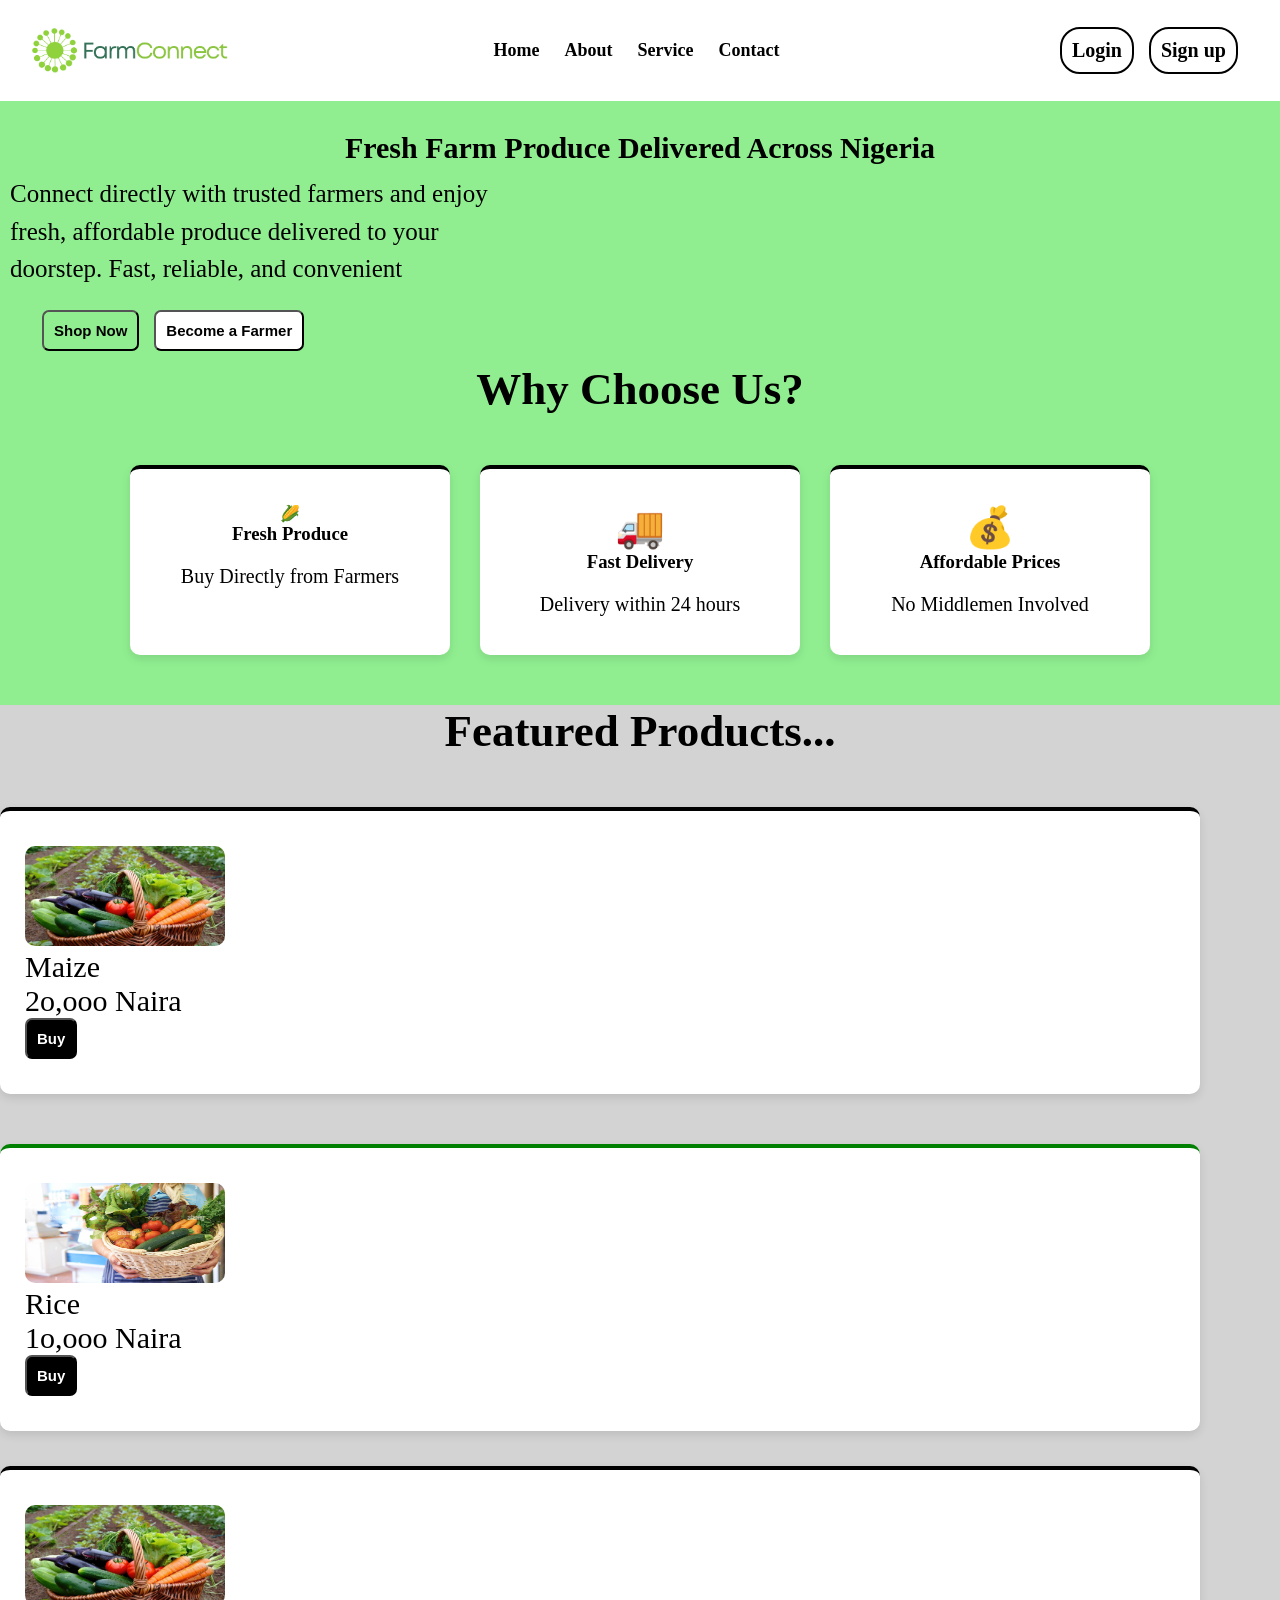
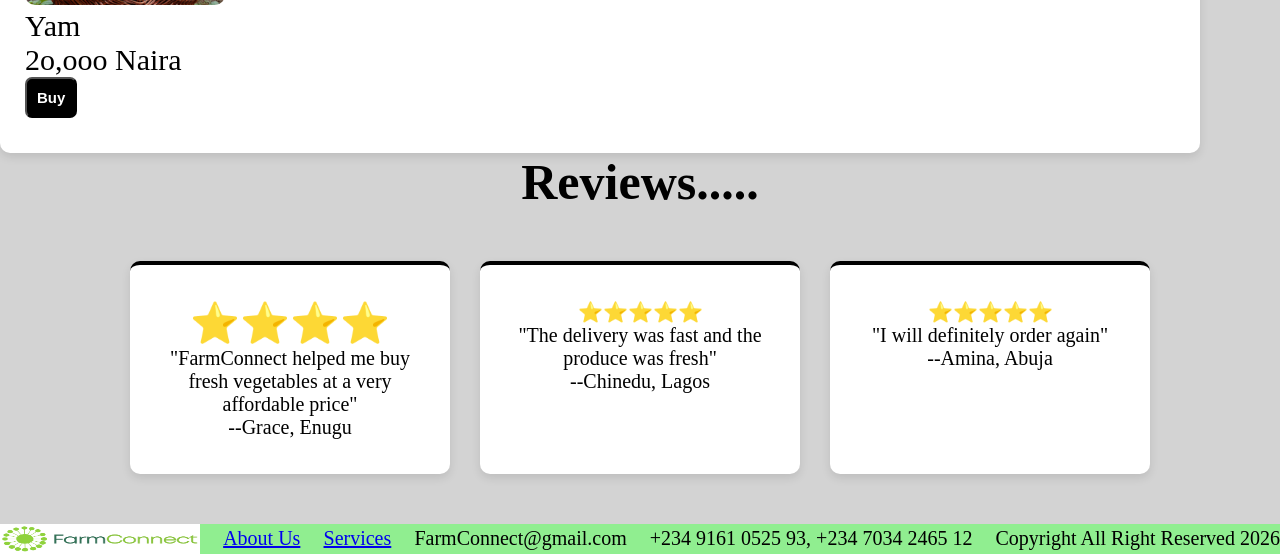
==== index.html @ d954b880 "Farm Connect Website" ====
<!DOCTYPE html>
<html lang="en">
<head>
    <meta charset="UTF-8">
    <meta name="viewport" content="width=device-width, initial-scale=1.0">
    <title>Practice With Me</title>
    <link rel="stylesheet" href="style.css">
</head>
<body>
    <header>
        <nav>
            <div class="logo">
                <img src="Image1.png" class="Image1" width="200px">
            </div>
            <ul class="navlinks">
                <li><a href="index.html">Home</a></li>
                <li><a href="about.html">About</a></li>
                <li><a href="services.html">Service</a></li>
                <li><a href="contact.html">Contact</a></li>
            </ul>
            <div class="button">
                <a href="login.html">Login</a>
                <a href="signup.html">Sign up</a>
            </div>
        </nav>
    </header>

    <section class="section2">

    <h2 class="heading2">Fresh Farm Produce Delivered Across Nigeria</h2>
    <p class="paragraph1">Connect directly with trusted farmers and enjoy fresh, affordable produce delivered to your doorstep. Fast, reliable, and convenient </p>

    </section>

    <section class="button">
        <button class="btn1">Shop Now</button>
        <button class="btn2">Become a Farmer</button>
    </section>

    <p class="paragraph2">Why Choose Us?</p>


<section class="section1">

    <div class="card">
        <div class="icon1">🌽</div>
        <h3>Fresh Produce</h3>
        <p>Buy Directly from Farmers</p>
    </div>

    <div class="card">
        <div class="icon2">🚚</div>
        <h3>Fast Delivery</h3>
        <p>Delivery within 24 hours </p>
    </div>

    <div class="card">
        <div class="icon3">💰</div>
        <h3>Affordable Prices</h3>
        <p>No Middlemen Involved</p>
    </div>

</section>

<section class="section5">
    <p class="paragraph3">Featured Products...</p>

<section class="section3">
     <div class="card1">
        <div><img src="Image2.jpg" height="100px" width="200px" class="image1"></div>
        <P>Maize</P>
        <p>2o,ooo Naira</p>
        <button class="btn3">Buy</button>
     </div>
</section>

<section class="section4">
    <div class="card2">
        <div><img src="Image3.jpg" height="100px" width="200px" class="image1"></div>
        <P>Rice</P>
        <p>1o,ooo Naira</p>
        <button class="btn4">Buy</button>
</section>        

<section>
    <section class="section6">
    <div class="card3">
        <div><img src="Image2.jpg" height="100px" width="200px" class="image1"></div>
        <P>Yam</P>
        <p>2o,ooo Naira</p>
        <button class="btn5">Buy</button>
</section>

</section>
       

 <h2>Reviews.....</h2>
<section class="section8">
    
    <div class="card4">
        <div class="icon4">⭐⭐⭐⭐</div>
        <p>"FarmConnect helped me buy fresh vegetables at a very affordable price"</p>
        <p>--Grace, Enugu</p>

    </div>

     <div class="card4">
        <div class="icon5">⭐⭐⭐⭐⭐</div>
         <p>"The delivery was fast and the produce was fresh"</p>
         <p>--Chinedu, Lagos</p>
     </div>

     <div class="card4">
        <div class="icon6">⭐⭐⭐⭐⭐</div>
        <p>"I will definitely order again"</p>
        <p>--Amina, Abuja</p>

     </div>
        
</section>

<footer>
    <img src="Image1.png" class="footerimage">
    <a href="#">About Us</a> <a href="#">Services</a>
    <p>FarmConnect@gmail.com</p>
    <p>+234 9161 0525 93, +234 7034 2465 12</p>
    <p>Copyright All Right Reserved 2026</p>

</footer>


</body>
</html>
---- style.css ----
body{
    background-color: lightgreen;
}

*{
    margin: 0;
    padding: 0;
    box-sizing: border-box;
}

nav{
    display: flex;
    justify-content: space-between;
    align-items: center;
    background-color: white;
    padding: 15px 30px;
}

nav ul{
    display: flex;
    list-style: none;
    margin: 0;
    padding: 0  ;
}   

nav ul li{
    margin-left: 25px;
}

nav ul li a{
    color: black;
    text-decoration: none;
    font-size: 18px;
    font-weight: bold;
}

.logo{
    display: flex;
}

.button{
    display: flex;
    gap: 15px;
}

.button a{
    text-decoration: none;
    color: black;
    border: 2px solid black;
    border-radius:20px;
    padding: 10px;
    font-weight: bold;
}

.section1{
    display: flex;
    justify-content: center;
    gap: 30px;
    flex-wrap:wrap;
    margin: 50px auto;
}

.section2{
    margin-top: 30px;
}

.section3{
    display: flex;
    justify-content: left;
    gap: 30px;
    flex-wrap:wrap;
    margin: 50px auto;

}
.section5{
    background-color:lightgray;
}

.section8{
    display: flex;
    justify-content: center;
    gap: 30px;
    flex-wrap:wrap;
    margin: 50px auto;
}

.section9{
    display: flex;
    justify-content: center;
    gap: 30px;
    flex-wrap:wrap;
    margin: 50px auto;
}

.section11{
    display: flex;
    justify-content: center;
    gap: 50px;
    flex-wrap:wrap;
    margin: 50px auto;
}

.section12{
    background-color: lightblue;

}

.section13 h1{
    text-align: center;
}

.section14{
    display: flex;
    justify-content: center;
    gap:20px;

}

.section15{
    background-color: black;
    color: white;
}

.section15 h2{
    text-align: left;
    font-size: 35px;
}

.section15 button{
    border-radius: 20px;
    background-color: rgba(109, 223, 109, 0.575);
    padding: 15px;
    color: black;
    font-size: 20px;
    cursor: pointer;
    font-weight: bold;
}

.Employee{
    text-align: center;
    align-items: center;
    justify-content: center;
    display: flex;
    margin-top: -40px;
}

.card{
    width: 320px;
    background: white;
    padding: 35px 25px;
    text-align: center;
    border-radius: 10px;
    box-shadow: 0 4px 10px rgba(0,0,0,0.1);
    transition: 0.3s;
    border-top: 4px solid black;

}

.card1{
    width: 1200px;
    background: white;
    padding: 35px 25px;
    text-align: left;
    border-radius: 10px;
    box-shadow: 0 4px 10px rgba(0,0,0,0.1);
    transition: 0.3s;
    border-top: 4px solid black;
}

.card2{
    width: 1200px;
    background: white;
    padding: 35px 25px;
    text-align: left;
    border-radius: 10px;
    box-shadow: 0 4px 10px rgba(0,0,0,0.1);
    transition: 0.3s;
    border-top: 4px solid green;
}

.card3{
    width: 1200px;
    background: white;
    padding: 35px 25px;
    text-align: left;
    border-radius: 10px;
    box-shadow: 0 4px 10px rgba(0,0,0,0.1);
    transition: 0.3s;
    border-top: 4px solid black;
    margin-top: 35px;
}

.card4{
    width: 320px;
    background: white;
    padding: 35px 25px;
    text-align: center;
    border-radius: 10px;
    box-shadow: 0 4px 10px rgba(0,0,0,0.1);
    transition: 0.3s;
    border-top: 4px solid black;
    cursor: pointer;
}

.card5{
    justify-content: center;
    width: 400px;
    height: 500px;
    background-color: white;
    padding: 35px 25px;
    text-align: center;
    border-radius: 10px;
    box-shadow: 0 4px 10px white;
    transition: 0.3s;
    border-top: 2px solid white;
}

.card6{
    justify-content: center;
    align-items: center;
    text-align: center;
    width: 400px;
    height: 300px;
    background-color: white;
    padding: 35px 25px;
    text-align: center;
    border-radius: 10px;
    box-shadow: 0 4px 10px white;
    transition: 0.3s;
    border-top: 2px solid white;
    margin-left: 480px;
    margin-top: 50px;
}

.card7{
    width: 320px;
    background: white;
    padding: 35px 25px;
    text-align: center;
    border-radius: 10px;
    box-shadow: 0 4px 10px rgba(0,0,0,0.1);
    transition: 0.3s;
    border-top: 4px solid black;
    cursor: pointer;
}

.card8{
    width: 320px;
    background: white;
    padding: 35px 25px;
    text-align: center;
    border-radius: 10px;
    box-shadow: 0 4px 10px rgba(0,0,0,0.1);
    transition: 0.3s;
    border-top: 4px solid black;
    cursor: pointer;
}

.card9{
    width: 320px;
    background: white;
    padding: 35px 25px;
    text-align: center;
    border-radius: 10px;
    box-shadow: 0 4px 10px rgba(0,0,0,0.1);
    transition: 0.3s;
    border-top: 4px solid green;
    cursor: pointer;
}

.card10{
    display: flex;  
    width: 150px;
    background: white;
    padding: 10px 1opx;
    text-align: center;
    border-radius: 10px;
    box-shadow: 0 4px 10px rgba(0,0,0,0.1);
    transition: 0.3s;
    border-top: 3px solid black;
}

.card5:hover{
    transform: translateY(-8px);
}
.card:hover{
    transform: translateY(-8px);
}

.card1:hover{
    transform: translateY(-8px);
}

.card2:hover{
    transform: translateY(-8px);
}

.card3:hover{
    transform: translateY(-8px);
}

.card4:hover{
    transform: translateY(-8px);
}

.card6:hover{
    transform: translateY(-8px);
}

.card7:hover{
    transform: translateY(-8px);
}

.card8:hover{
    transform: translateY(-8px);
}

.card h3{
    margin-bottom: 15px;
}

.card1 p{
    font-size: 30px;
}

.card2 p{
    font-size: 30px;
}

.card3 p{
    font-size: 30px;
}

.card p{
    color: black;
    line-height: 1.6;
}
p{
    font-size: 20px;
}

a{
    font-size: 20px;
}

h2{
    font-size: 50px;
    text-align: center;
}
.heading2{
    font-size: 30px;
    font-weight: bold;
    color: black;
}

.paragraph1{
    max-width: 500px;
    font-size: 25px;
    padding: 10px;
    line-height: 1.5;
}

.paragraph2{
    font-size: 45px;
    text-align: center;
    font-weight: bold;
    font-family: Georgia;
}

.paragraph3{
    font-size: 45px;
    text-align: center;
    font-weight: bold;
    font-family: Georgia;
    color: black;
}

.button{
    display: flex;
    padding: 12px;
    margin-left: 30px;
}

.btn1{
    padding: 10px;
    border-radius: 7px;
    color: black;
    background-color: lightgreen;
    font-size: 15px;
    font-weight: bold;
    cursor: pointer;

}

.btn2{
    padding: 10px;
    border-radius: 7px;
    color: black;
    background-color: white;
    font-size: 15px;
    font-weight: bold;
    cursor: pointer;
}

.btn3{
    padding: 10px;
    border-radius: 7px;
    color: white;
    background-color: black;
    font-size: 15px;
    font-weight: bold;
    cursor: pointer;
}

.btn4{
    padding: 10px;
    border-radius: 7px;
    color: white;
    background-color: black;
    font-size: 15px;
    font-weight: bold;
    cursor: pointer;
}

.btn5{
    padding: 10px;
    border-radius: 7px;
    color: white;
    background-color: black;
    font-size: 15px;
    font-weight: bold;
    cursor: pointer;
}

.btn6{
    padding: 10px;
    border-radius: 7px;
    color: white;
    background-color: black;
    font-size: 15px;
    font-weight: bold;
    cursor: pointer;
    margin-top: 20px;
}

.btn7{
    padding: 10px;
    border-radius: 7px;
    color: black;
    background-color: white;
    font-size: 15px;
    font-weight: bold;
    cursor: pointer;
    margin-top: 20px;
}

.btn8{
    padding: 10px;
    border-radius: 7px;
    color: black;
    background-color: white;
    font-size: 15px;
    font-weight: bold;
    cursor: pointer;
    margin-top: 20px;
}

.btn9{
    padding: 10px;
    border-radius: 7px;
    color: black;
    background-color: white;
    font-size: 15px;
    font-weight: bold;
    cursor: pointer;
    margin-top: 20px;
}

.card9 img{
    border-radius: 200px;
}

.btn6:hover{
    color: black;
    background-color: chartreuse;
}

.btn7:hover{
    color: black;
    background-color: chartreuse;
}    

.btn8:hover{
    color: black;
    background-color: chartreuse;
}

.btn9{
    color: aquamarine;
    background-color: black;
}
.image1{
    border-radius: 10px;
}


.icon2{
    font-size: 40px;
}

.icon3{
    font-size: 40px;
}

.icon4{
    font-size: 40px;
}

.icon5{
     font-size: 20px;
}

.icon6{
     font-size: 20px;
}

.icon7{
    font-size: 40px;
}

.icon8{
    font-size: 40px;
}

.footerimage{
    height:30px;
    width: 200px;
}

footer{
    background-color:lightgreen;
    display: flex;
    justify-content: space-between;
    flex-direction: row;
    text-align: center;
    align-items: center;
}


.signup{
    background: linear-gradient(rgba(0,0,0,0.2)),url(Image2.jpg);
    background-repeat: no-repeat;
    background-size: cover;
}

.login{
    background-color: aquamarine;
}

.signup nav{
    background-color: black;
}

.signup nav ul li a {
    color: white;
}

.signup h1{
    text-align: center;
    font-size: 50px;
    font-family: 'Franklin Gothic Medium';
    color: white;
}

.about h1{
    text-align: center;
}


.about p{
    font-size: 20px;
}

.login p{
    text-align: center;
    font-size: 45px;
    margin-top: 20px;
}

.form{
    align-items: center;
    justify-content: center;
    font-weight: bold;
    font-size: 30px;
    margin-left: 550px;
}

.form label{
    margin-left: 75px;
} 


input{
    display: flex;
    flex-direction: row;
    height: 40px;
    width: 300px;
    margin-left:20px;
    border-radius: 20px;
}

.signup footer{
    margin-top: 90px;
    background-color: black;
}

.signup p{
    color: white;
    font-size: 30px;
}

.about h1{
    font-size: 70PX;
}
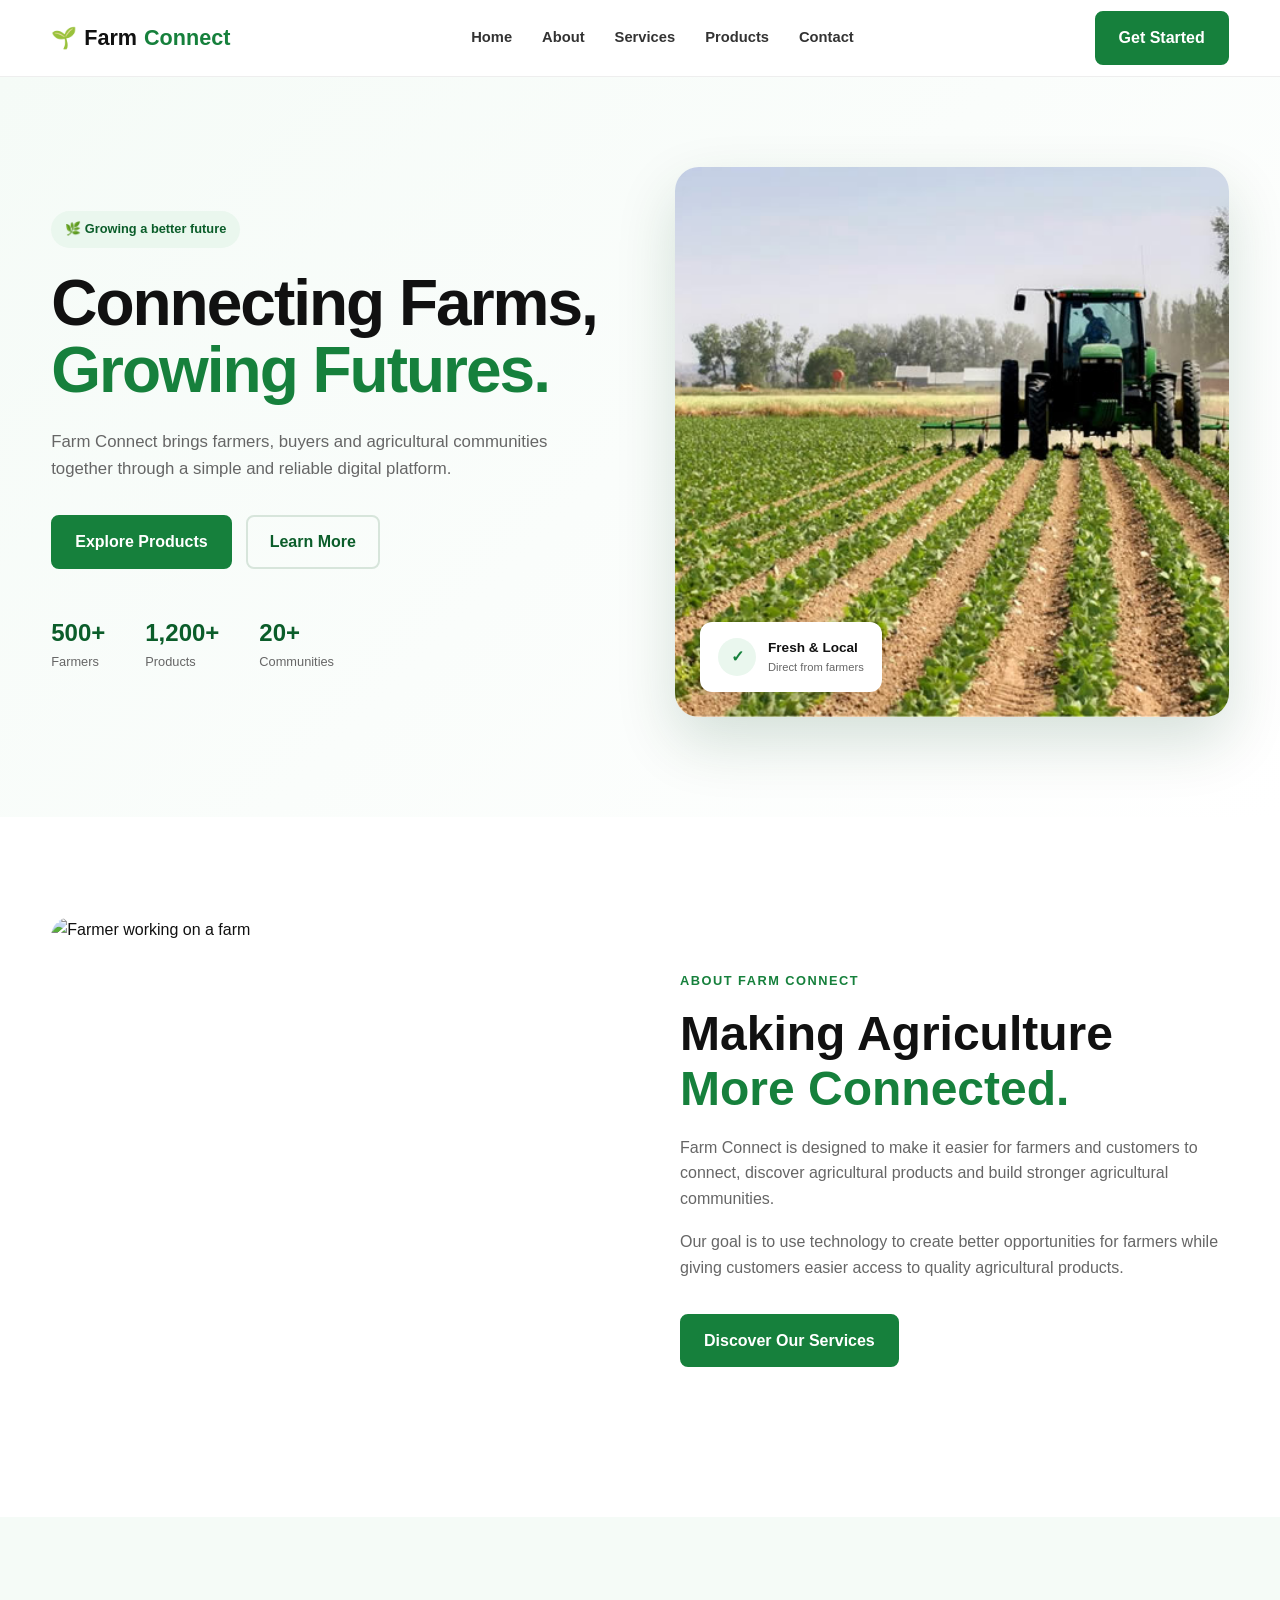
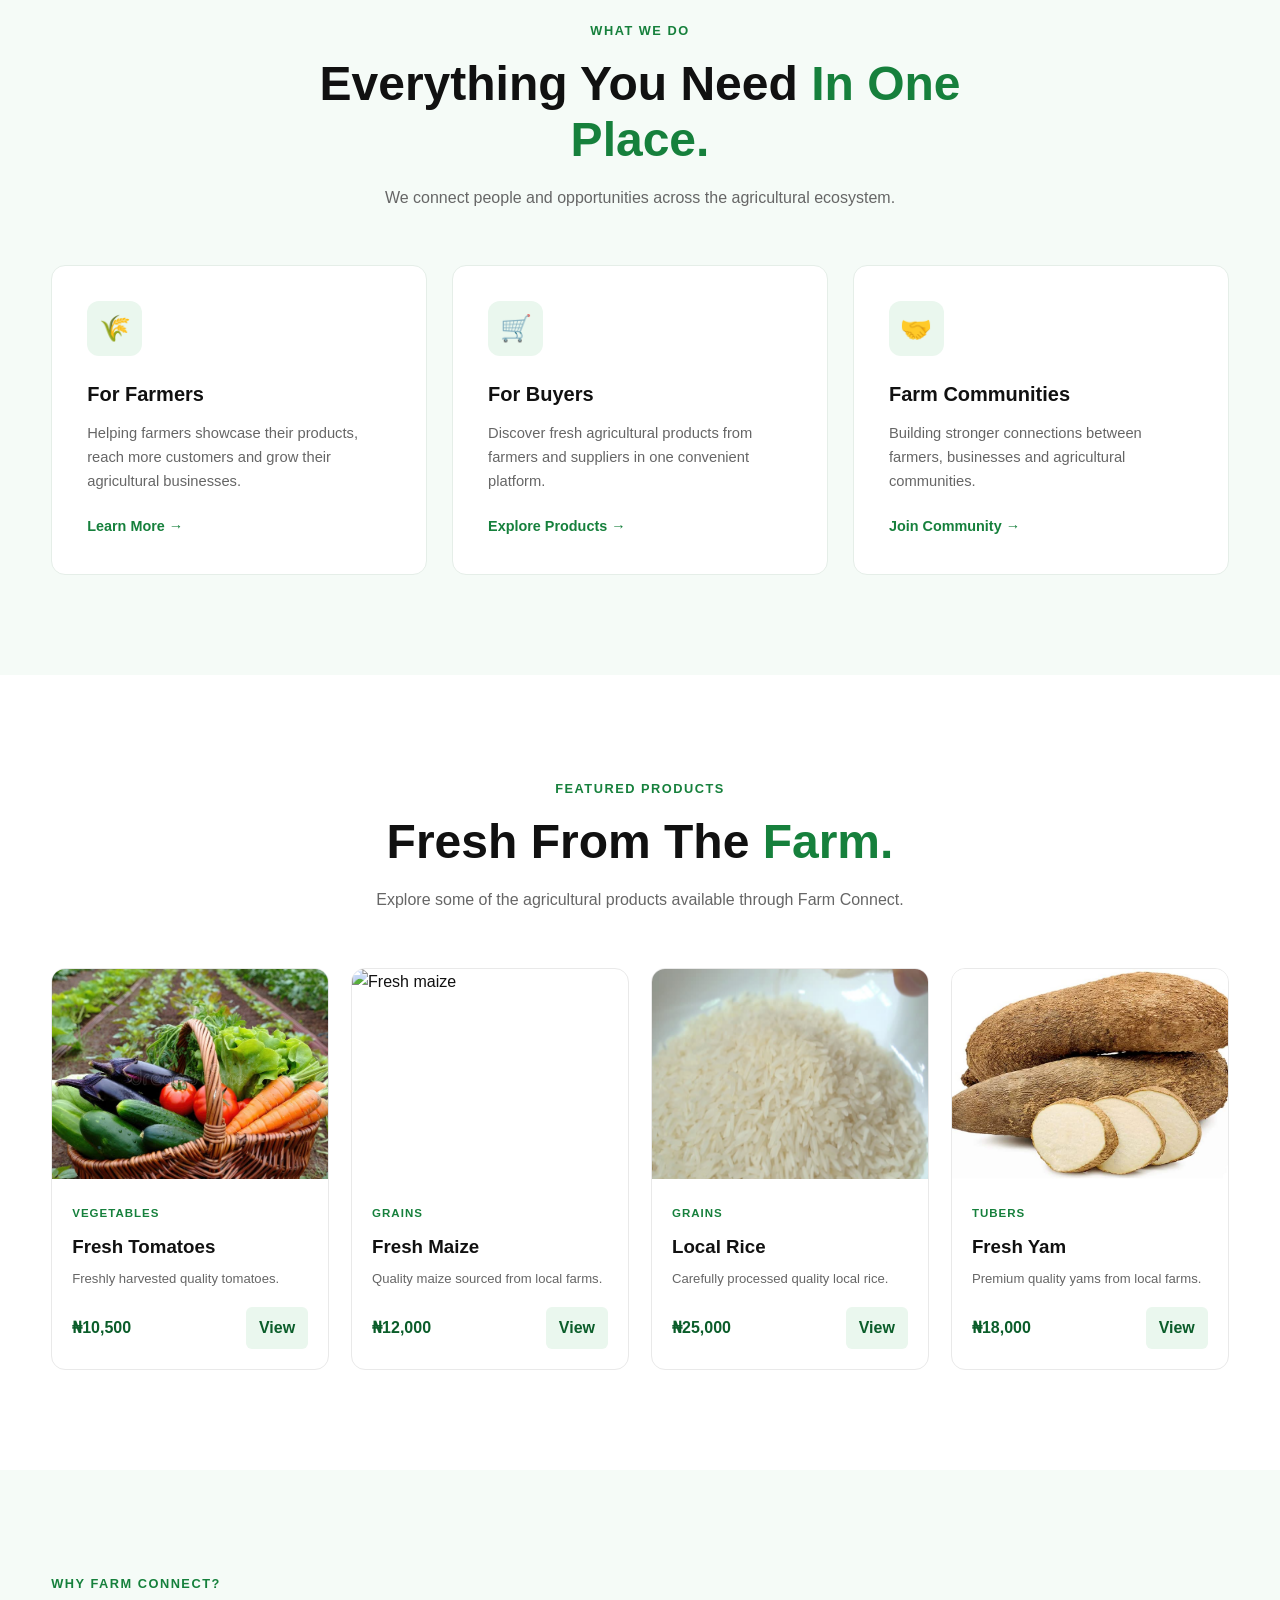
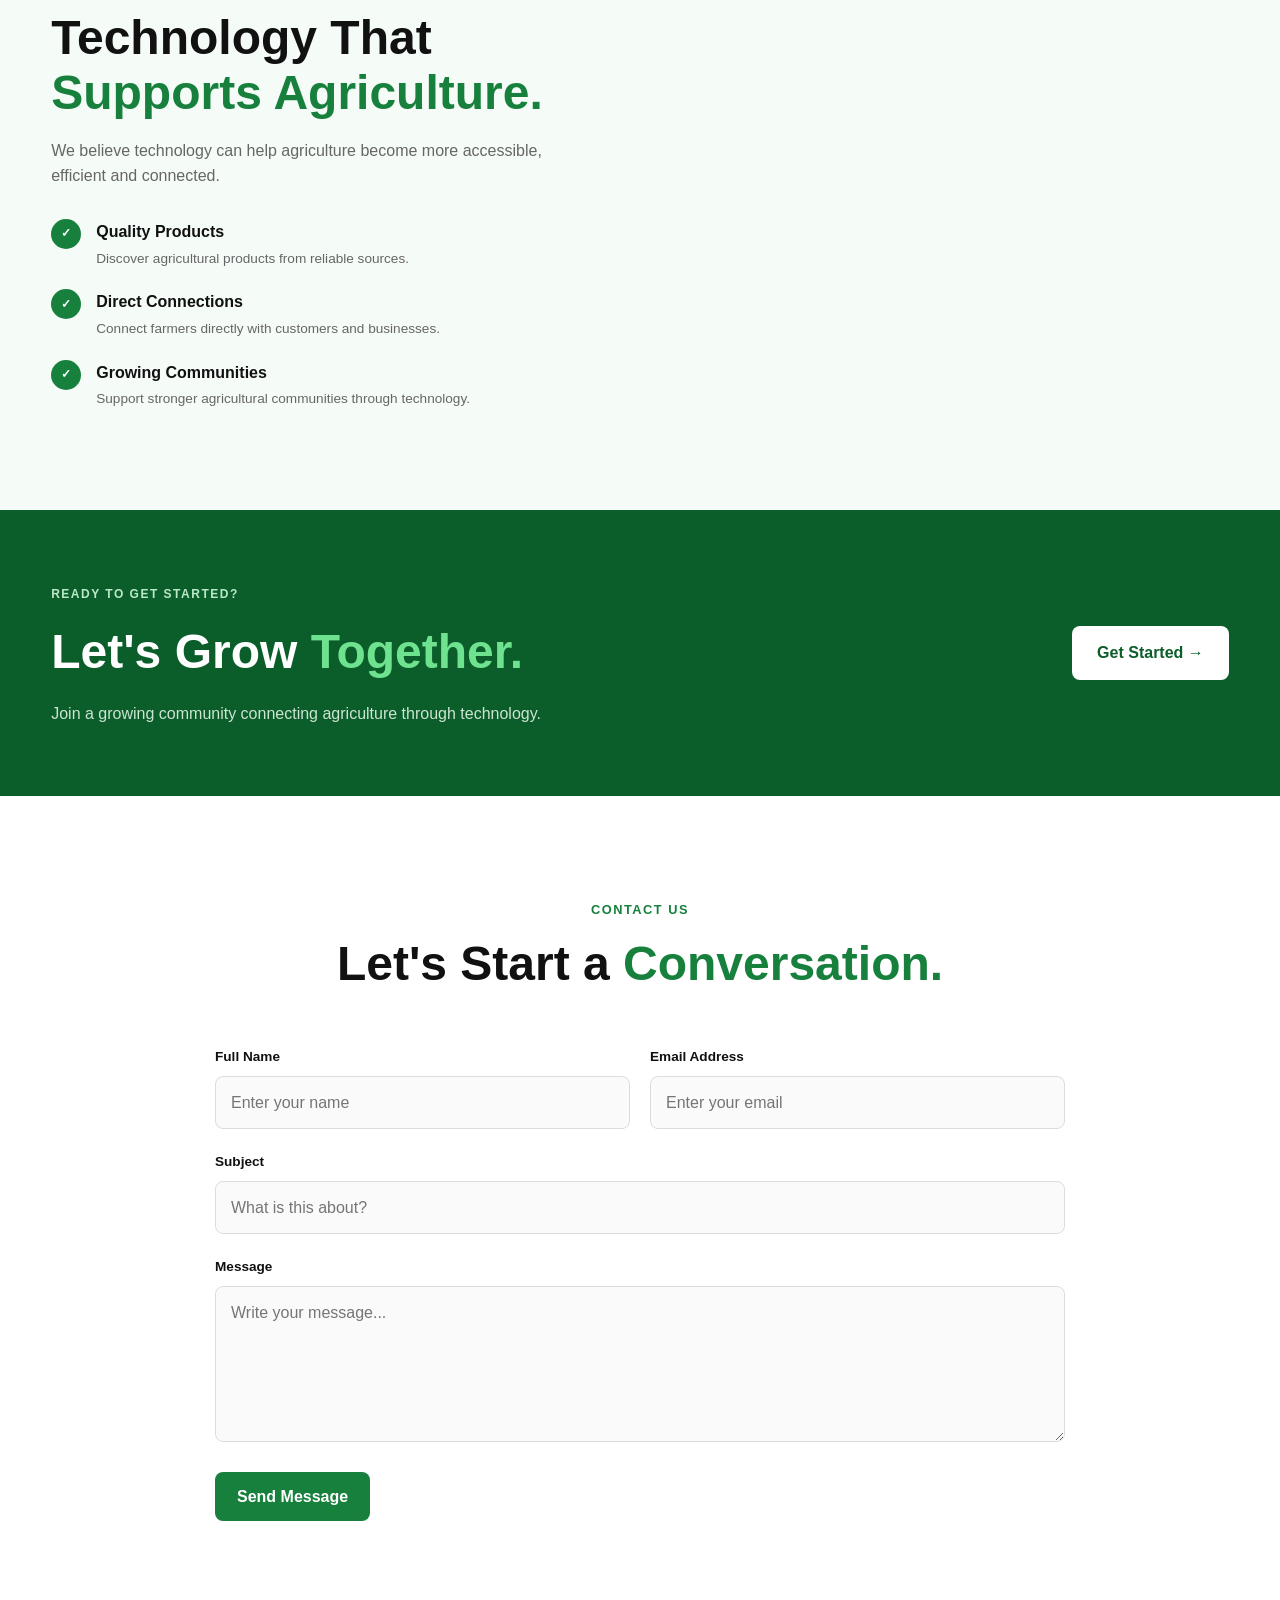
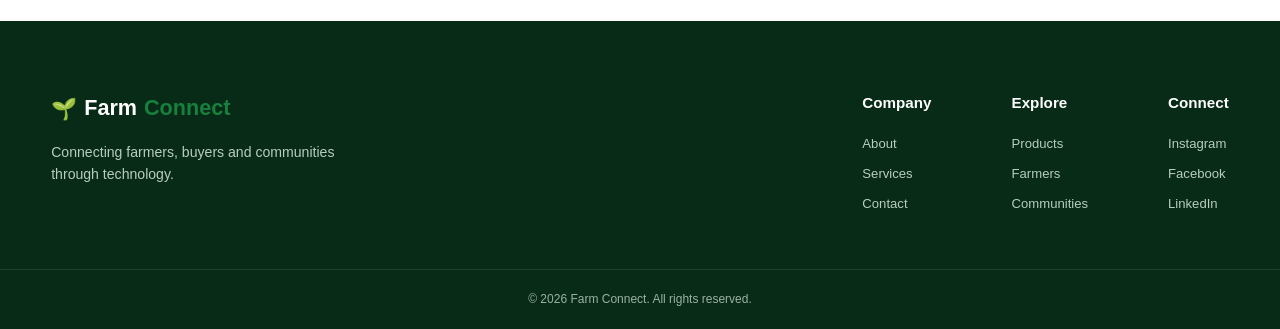
==== commit c5e94613: "updated Farm Connect Website" ====
--- a/index.html
+++ b/index.html
@@ -2,132 +2,714 @@
 <html lang="en">
 <head>
     <meta charset="UTF-8">
+
     <meta name="viewport" content="width=device-width, initial-scale=1.0">
-    <title>Practice With Me</title>
+
+    <meta name="description" content="Farm Connect - Connecting farmers, buyers and agricultural communities.">
+
+    <title>Farm Connect | Connecting Agriculture</title>
     <link rel="stylesheet" href="style.css">
 </head>
+
 <body>
-    <header>
-        <nav>
-            <div class="logo">
-                <img src="Image1.png" class="Image1" width="200px">
-            </div>
-            <ul class="navlinks">
-                <li><a href="index.html">Home</a></li>
-                <li><a href="about.html">About</a></li>
-                <li><a href="services.html">Service</a></li>
-                <li><a href="contact.html">Contact</a></li>
-            </ul>
-            <div class="button">
-                <a href="login.html">Login</a>
-                <a href="signup.html">Sign up</a>
-            </div>
-        </nav>
+
+    <!-- ================= NAVBAR ================= -->
+
+    <header class="navbar">
+        <div class="container nav-container">
+
+            <a href="#" class="logo">
+                <span class="logo-icon">🌱</span>
+                Farm<span>Connect</span>
+            </a>
+
+            <nav class="nav-links">
+                <a href="#home">Home</a>
+                <a href="#about">About</a>
+                <a href="#services">Services</a>
+                <a href="#products">Products</a>
+                <a href="#contact">Contact</a>
+            </nav>
+
+            <a href="#contact" class="nav-button">
+                Get Started
+            </a>
+
+            <button class="menu-button" id="menuButton">
+                ☰
+            </button>
+
+        </div>
     </header>
 
-    <section class="section2">
-
-    <h2 class="heading2">Fresh Farm Produce Delivered Across Nigeria</h2>
-    <p class="paragraph1">Connect directly with trusted farmers and enjoy fresh, affordable produce delivered to your doorstep. Fast, reliable, and convenient </p>
-
-    </section>
-
-    <section class="button">
-        <button class="btn1">Shop Now</button>
-        <button class="btn2">Become a Farmer</button>
-    </section>
-
-    <p class="paragraph2">Why Choose Us?</p>
-
-
-<section class="section1">
-
-    <div class="card">
-        <div class="icon1">🌽</div>
-        <h3>Fresh Produce</h3>
-        <p>Buy Directly from Farmers</p>
-    </div>
-
-    <div class="card">
-        <div class="icon2">🚚</div>
-        <h3>Fast Delivery</h3>
-        <p>Delivery within 24 hours </p>
-    </div>
-
-    <div class="card">
-        <div class="icon3">💰</div>
-        <h3>Affordable Prices</h3>
-        <p>No Middlemen Involved</p>
-    </div>
-
-</section>
-
-<section class="section5">
-    <p class="paragraph3">Featured Products...</p>
-
-<section class="section3">
-     <div class="card1">
-        <div><img src="Image2.jpg" height="100px" width="200px" class="image1"></div>
-        <P>Maize</P>
-        <p>2o,ooo Naira</p>
-        <button class="btn3">Buy</button>
-     </div>
-</section>
-
-<section class="section4">
-    <div class="card2">
-        <div><img src="Image3.jpg" height="100px" width="200px" class="image1"></div>
-        <P>Rice</P>
-        <p>1o,ooo Naira</p>
-        <button class="btn4">Buy</button>
-</section>        
-
-<section>
-    <section class="section6">
-    <div class="card3">
-        <div><img src="Image2.jpg" height="100px" width="200px" class="image1"></div>
-        <P>Yam</P>
-        <p>2o,ooo Naira</p>
-        <button class="btn5">Buy</button>
-</section>
-
-</section>
-       
-
- <h2>Reviews.....</h2>
-<section class="section8">
-    
-    <div class="card4">
-        <div class="icon4">⭐⭐⭐⭐</div>
-        <p>"FarmConnect helped me buy fresh vegetables at a very affordable price"</p>
-        <p>--Grace, Enugu</p>
-
-    </div>
-
-     <div class="card4">
-        <div class="icon5">⭐⭐⭐⭐⭐</div>
-         <p>"The delivery was fast and the produce was fresh"</p>
-         <p>--Chinedu, Lagos</p>
-     </div>
-
-     <div class="card4">
-        <div class="icon6">⭐⭐⭐⭐⭐</div>
-        <p>"I will definitely order again"</p>
-        <p>--Amina, Abuja</p>
-
-     </div>
-        
-</section>
-
-<footer>
-    <img src="Image1.png" class="footerimage">
-    <a href="#">About Us</a> <a href="#">Services</a>
-    <p>FarmConnect@gmail.com</p>
-    <p>+234 9161 0525 93, +234 7034 2465 12</p>
-    <p>Copyright All Right Reserved 2026</p>
-
-</footer>
-
+
+    <!-- ================= HERO ================= -->
+
+    <main>
+
+        <section class="hero" id="home">
+
+            <div class="container hero-container">
+
+                <div class="hero-content">
+
+                    <span class="hero-tag">
+                        🌿 Growing a better future
+                    </span>
+
+                    <h1>
+                        Connecting Farms,
+                        <span>Growing Futures.</span>
+                    </h1>
+
+                    <p>
+                        Farm Connect brings farmers, buyers and agricultural
+                        communities together through a simple and reliable
+                        digital platform.
+                    </p>
+
+                    <div class="hero-buttons">
+
+                        <a href="#products" class="primary-button">
+                            Explore Products
+                        </a>
+
+                        <a href="#about" class="secondary-button">
+                            Learn More
+                        </a>
+
+                    </div>
+
+                    <div class="hero-stats">
+
+                        <div>
+                            <strong>500+</strong>
+                            <span>Farmers</span>
+                        </div>
+
+                        <div>
+                            <strong>1,200+</strong>
+                            <span>Products</span>
+                        </div>
+
+                        <div>
+                            <strong>20+</strong>
+                            <span>Communities</span>
+                        </div>
+
+                    </div>
+
+                </div>
+
+
+                <div class="hero-image">
+
+                    <div class="image-card">
+
+                        <img src="Image3.jpg" alt="Green agricultural farm">
+
+                        <div class="floating-card">
+
+                            <span class="check-icon">✓</span>
+
+                            <div>
+                                <strong>Fresh & Local</strong>
+                                <small>Direct from farmers</small>
+                            </div>
+
+                        </div>
+
+                    </div>
+
+                </div>
+
+            </div>
+
+        </section>
+
+
+        <!-- ================= ABOUT ================= -->
+
+        <section class="about section" id="about">
+
+            <div class="container about-container">
+
+                <div class="about-image">
+
+                    <img
+                        src="Image4.jpg" alt="Farmer working on a farm">
+                </div>
+
+                <div class="about-content">
+
+                    <span class="section-tag">
+                        ABOUT FARM CONNECT
+                    </span>
+
+                    <h2>
+                        Making Agriculture
+                        <span>More Connected.</span>
+                    </h2>
+
+                    <p>
+                        Farm Connect is designed to make it easier for
+                        farmers and customers to connect, discover
+                        agricultural products and build stronger
+                        agricultural communities.
+                    </p>
+
+                    <p>
+                        Our goal is to use technology to create better
+                        opportunities for farmers while giving customers
+                        easier access to quality agricultural products.
+                    </p>
+
+                    <a href="#services" class="primary-button">
+                        Discover Our Services
+                    </a>
+
+                </div>
+
+            </div>
+
+        </section>
+
+
+        <!-- ================= SERVICES ================= -->
+
+        <section class="services section" id="services">
+
+            <div class="container">
+
+                <div class="section-heading">
+
+                    <span class="section-tag">
+                        WHAT WE DO
+                    </span>
+
+                    <h2>
+                        Everything You Need
+                        <span>In One Place.</span>
+                    </h2>
+
+                    <p>
+                        We connect people and opportunities across
+                        the agricultural ecosystem.
+                    </p>
+
+                </div>
+
+
+                <div class="service-grid">
+
+                    <article class="service-card">
+
+                        <div class="service-icon">
+                            🌾
+                        </div>
+
+                        <h3>For Farmers</h3>
+
+                        <p>
+                            Helping farmers showcase their products,
+                            reach more customers and grow their
+                            agricultural businesses.
+                        </p>
+
+                        <a href="#">Learn More →</a>
+
+                    </article>
+
+
+                    <article class="service-card">
+
+                        <div class="service-icon">
+                            🛒
+                        </div>
+
+                        <h3>For Buyers</h3>
+
+                        <p>
+                            Discover fresh agricultural products
+                            from farmers and suppliers in one
+                            convenient platform.
+                        </p>
+
+                        <a href="#">Explore Products →</a>
+
+                    </article>
+
+
+                    <article class="service-card">
+
+                        <div class="service-icon">
+                            🤝
+                        </div>
+
+                        <h3>Farm Communities</h3>
+
+                        <p>
+                            Building stronger connections between
+                            farmers, businesses and agricultural
+                            communities.
+                        </p>
+
+                        <a href="#">Join Community →</a>
+
+                    </article>
+
+                </div>
+
+            </div>
+
+        </section>
+
+
+        <!-- ================= PRODUCTS ================= -->
+
+        <section class="products section" id="products">
+
+            <div class="container">
+
+                <div class="section-heading">
+
+                    <span class="section-tag">
+                        FEATURED PRODUCTS
+                    </span>
+
+                    <h2>
+                        Fresh From The
+                        <span>Farm.</span>
+                    </h2>
+
+                    <p>
+                        Explore some of the agricultural products
+                        available through Farm Connect.
+                    </p>
+
+                </div>
+
+
+                <div class="product-grid">
+
+                    <article class="product-card">
+
+                        <img
+                            src="Image1.jpg"
+                            alt="Fresh tomatoes">
+
+                        <div class="product-content">
+
+                            <span class="product-category">
+                                Vegetables
+                            </span>
+
+                            <h3>Fresh Tomatoes</h3>
+
+                            <p>
+                                Freshly harvested quality tomatoes.
+                            </p>
+
+                            <div class="product-bottom">
+
+                                <strong>₦10,500</strong>
+
+                                <button>
+                                    View
+                                </button>
+
+                            </div>
+
+                        </div>
+
+                    </article>
+
+
+                    <article class="product-card">
+
+                        <img
+                            src="Image5.jpg"
+                            alt="Fresh maize">
+
+                        <div class="product-content">
+
+                            <span class="product-category">
+                                Grains
+                            </span>
+
+                            <h3>Fresh Maize</h3>
+
+                            <p>
+                                Quality maize sourced from local farms.
+                            </p>
+
+                            <div class="product-bottom">
+
+                                <strong>₦12,000</strong>
+
+                                <button>
+                                    View
+                                </button>
+
+                            </div>
+
+                        </div>
+
+                    </article>
+
+
+                    <article class="product-card">
+
+                        <img
+                            src="image6.png"
+                            alt="Fresh rice">
+
+                        <div class="product-content">
+
+                            <span class="product-category">
+                                Grains
+                            </span>
+
+                            <h3>Local Rice</h3>
+
+                            <p>
+                                Carefully processed quality local rice.
+                            </p>
+
+                            <div class="product-bottom">
+
+                                <strong>₦25,000</strong>
+
+                                <button>
+                                    View
+                                </button>
+
+                            </div>
+
+                        </div>
+
+                    </article>
+
+
+                    <article class="product-card">
+
+                        <img
+                            src="Image2.jpg"
+                            alt="Fresh yam">
+
+                        <div class="product-content">
+
+                            <span class="product-category">
+                                Tubers
+                            </span>
+
+                            <h3>Fresh Yam</h3>
+
+                            <p>
+                                Premium quality yams from local farms.
+                            </p>
+
+                            <div class="product-bottom">
+
+                                <strong>₦18,000</strong>
+
+                                <button>
+                                    View
+                                </button>
+
+                            </div>
+
+                        </div>
+
+                    </article>
+
+                </div>
+
+            </div>
+
+        </section>
+
+
+        <!-- ================= WHY US ================= -->
+
+        <section class="why-us section">
+
+            <div class="container why-container">
+
+                <div class="why-content">
+
+                    <span class="section-tag">
+                        WHY FARM CONNECT?
+                    </span>
+
+                    <h2>
+                        Technology That
+                        <span>Supports Agriculture.</span>
+                    </h2>
+
+                    <p>
+                        We believe technology can help agriculture
+                        become more accessible, efficient and
+                        connected.
+                    </p>
+
+
+                    <div class="feature-list">
+
+                        <div class="feature-item">
+
+                            <span>✓</span>
+
+                            <div>
+                                <h3>Quality Products</h3>
+                                <p>
+                                    Discover agricultural products
+                                    from reliable sources.
+                                </p>
+                            </div>
+
+                        </div>
+
+
+                        <div class="feature-item">
+
+                            <span>✓</span>
+
+                            <div>
+                                <h3>Direct Connections</h3>
+                                <p>
+                                    Connect farmers directly with
+                                    customers and businesses.
+                                </p>
+                            </div>
+
+                        </div>
+
+
+                        <div class="feature-item">
+
+                            <span>✓</span>
+
+                            <div>
+                                <h3>Growing Communities</h3>
+                                <p>
+                                    Support stronger agricultural
+                                    communities through technology.
+                                </p>
+                            </div>
+
+                        </div>
+
+                    </div>
+
+                </div>
+
+
+
+            </div>
+
+        </section>
+
+
+        <!-- ================= CTA ================= -->
+
+        <section class="cta">
+
+            <div class="container cta-container">
+
+                <div>
+
+                    <span class="cta-tag">
+                        READY TO GET STARTED?
+                    </span>
+
+                    <h2>
+                        Let's Grow
+                        <span>Together.</span>
+                    </h2>
+
+                    <p>
+                        Join a growing community connecting
+                        agriculture through technology.
+                    </p>
+
+                </div>
+
+                <a href="#contact" class="cta-button">
+                    Get Started →
+                </a>
+
+            </div>
+
+        </section>
+
+
+        <!-- ================= CONTACT ================= -->
+
+        <section class="contact section" id="contact">
+
+            <div class="container">
+
+                <div class="section-heading">
+
+                    <span class="section-tag">
+                        CONTACT US
+                    </span>
+
+                    <h2>
+                        Let's Start a
+                        <span>Conversation.</span>
+                    </h2>
+
+                </div>
+
+
+                <form class="contact-form" id="contactForm">
+
+                    <div class="form-row">
+
+                        <div class="form-group">
+
+                            <label for="name">
+                                Full Name
+                            </label>
+
+                            <input
+                                type="text"
+                                id="name"
+                                placeholder="Enter your name"
+                                required>
+
+                        </div>
+
+
+                        <div class="form-group">
+
+                            <label for="email">
+                                Email Address
+                            </label>
+
+                            <input
+                                type="email"
+                                id="email"
+                                placeholder="Enter your email"
+                                required>
+
+                        </div>
+
+                    </div>
+
+
+                    <div class="form-group">
+
+                        <label for="subject">
+                            Subject
+                        </label>
+
+                        <input
+                            type="text"
+                            id="subject"
+                            placeholder="What is this about?"
+                            required>
+
+                    </div>
+
+
+                    <div class="form-group">
+
+                        <label for="message">
+                            Message
+                        </label>
+
+                        <textarea
+                            id="message"
+                            rows="5"
+                            placeholder="Write your message..."
+                            required></textarea>
+
+                    </div>
+
+
+                    <button type="submit" class="primary-button">
+                        Send Message
+                    </button>
+
+                </form>
+
+            </div>
+
+        </section>
+
+    </main>
+
+
+    <!-- ================= FOOTER ================= -->
+
+    <footer class="footer">
+
+        <div class="container footer-container">
+
+            <div class="footer-brand">
+
+                <a href="#" class="logo">
+                    <span class="logo-icon">🌱</span>
+                    Farm<span>Connect</span>
+                </a>
+
+                <p>
+                    Connecting farmers, buyers and communities
+                    through technology.
+                </p>
+
+            </div>
+
+
+            <div class="footer-links">
+
+                <div>
+                    <h3>Company</h3>
+
+                    <a href="#about">About</a>
+                    <a href="#services">Services</a>
+                    <a href="#contact">Contact</a>
+                </div>
+
+
+                <div>
+                    <h3>Explore</h3>
+
+                    <a href="#products">Products</a>
+                    <a href="#">Farmers</a>
+                    <a href="#">Communities</a>
+                </div>
+
+
+                <div>
+                    <h3>Connect</h3>
+
+                    <a href="#">Instagram</a>
+                    <a href="#">Facebook</a>
+                    <a href="#">LinkedIn</a>
+                </div>
+
+            </div>
+
+        </div>
+
+
+        <div class="footer-bottom">
+
+            <p>
+                © 2026 Farm Connect. All rights reserved.
+            </p>
+
+        </div>
+
+    </footer>
+
+
+    <!-- JavaScript -->
+    <script src="script.js"></script>
 
 </body>
 </html>
--- a/style.css
+++ b/style.css
@@ -1,625 +1,981 @@
-body{
-    background-color: lightgreen;
-}
-
-*{
+/* =====================================================
+   FARM CONNECT
+   MAIN STYLESHEET
+===================================================== */
+
+/* ================= ROOT VARIABLES ================= */
+
+:root {
+    --primary-green: #16803c;
+    --dark-green: #0b5d2a;
+    --light-green: #eaf7ee;
+    --lighter-green: #f5fbf7;
+
+    --white: #ffffff;
+    --black: #111111;
+    --dark-gray: #333333;
+    --gray: #666666;
+    --light-gray: #eeeeee;
+
+    --border-radius: 14px;
+    --small-radius: 8px;
+
+    --container-width: 1180px;
+}
+
+
+/* ================= RESET ================= */
+
+* {
     margin: 0;
     padding: 0;
     box-sizing: border-box;
 }
 
-nav{
-    display: flex;
+html {
+    scroll-behavior: smooth;
+}
+
+body {
+    font-family: "Inter", sans-serif;
+    color: var(--black);
+    background: var(--white);
+    line-height: 1.6;
+}
+
+img {
+    width: 100%;
+    display: block;
+}
+
+a {
+    text-decoration: none;
+    color: inherit;
+}
+
+button,input,textarea {
+    font: inherit;
+}
+
+button {
+    cursor: pointer;
+}
+
+
+/* ================= GENERAL ================= */
+
+.container {
+    width: min(92%, var(--container-width));
+    margin: 0 auto;
+}
+
+.section {
+    padding: 100px 0;
+}
+
+.section-tag {
+    display: inline-block;
+    color: var(--primary-green);
+    font-size: 0.8rem;
+    font-weight: 800;
+    letter-spacing: 1.5px;
+    margin-bottom: 15px;
+}
+
+.section-heading {
+    max-width: 700px;
+    margin: 0 auto 55px;
+    text-align: center;
+}
+
+.section-heading h2,
+.about-content h2,
+.why-content h2 {
+    font-size: clamp(2rem, 4vw, 3rem);
+    line-height: 1.15;
+    margin-bottom: 18px;
+}
+
+.section-heading h2 span,
+.about-content h2 span,
+.why-content h2 span,
+.hero-content h1 span,
+.cta h2 span {
+    color: var(--primary-green);
+}
+
+.section-heading p {
+    color: var(--gray);
+    max-width: 600px;
+    margin: 0 auto;
+}
+
+
+/* ================= NAVBAR ================= */
+
+.navbar {
+    position: sticky;
+    top: 0;
+    z-index: 1000;
+    background: rgba(255, 255, 255, 0.96);
+    border-bottom: 1px solid #eeeeee;
+    backdrop-filter: blur(10px);
+}
+
+.nav-container {
+    min-height: 76px;
+    display: flex;
+    align-items: center;
     justify-content: space-between;
-    align-items: center;
-    background-color: white;
-    padding: 15px 30px;
-}
-
-nav ul{
-    display: flex;
-    list-style: none;
-    margin: 0;
-    padding: 0  ;
-}   
-
-nav ul li{
-    margin-left: 25px;
-}
-
-nav ul li a{
-    color: black;
-    text-decoration: none;
-    font-size: 18px;
-    font-weight: bold;
-}
-
-.logo{
-    display: flex;
-}
-
-.button{
+    gap: 30px;
+}
+
+.logo {
+    font-size: 1.35rem;
+    font-weight: 800;
+    display: flex;
+    align-items: center;
+    gap: 7px;
+}
+
+.logo span:last-child {
+    color: var(--primary-green);
+}
+
+.logo-icon {
+    font-size: 1.3rem;
+}
+
+.nav-links {
+    display: flex;
+    align-items: center;
+    gap: 30px;
+}
+
+.nav-links a {
+    color: var(--dark-gray);
+    font-size: 0.92rem;
+    font-weight: 600;
+    transition: 0.3s ease;
+}
+
+.nav-links a:hover {
+    color: var(--primary-green);
+}
+
+.nav-button,
+.primary-button {
+    display: inline-flex;
+    align-items: center;
+    justify-content: center;
+    background: var(--primary-green);
+    color: var(--white);
+    padding: 12px 22px;
+    border-radius: 8px;
+    font-weight: 700;
+    border: 2px solid var(--primary-green);
+    transition: 0.3s ease;
+}
+
+.nav-button:hover,
+.primary-button:hover {
+    background: var(--dark-green);
+    border-color: var(--dark-green);
+    transform: translateY(-2px);
+}
+
+.menu-button {
+    display: none;
+    border: none;
+    background: transparent;
+    font-size: 1.7rem;
+    color: var(--dark-green);
+}
+
+
+/* ================= HERO ================= */
+
+.hero {
+    background: linear-gradient( 135deg,var(--lighter-green),var(--white) );
+    padding: 90px 0 100px;
+    overflow: hidden;
+}
+
+.hero-container {
+    display: grid;
+    grid-template-columns: 1fr 1fr;
+    align-items: center;
+    gap: 70px;
+}
+
+.hero-content {
+    max-width: 600px;
+}
+
+.hero-tag {
+    display: inline-block;
+    background: var(--light-green);
+    color: var(--dark-green);
+    padding: 8px 14px;
+    border-radius: 50px;
+    font-size: 0.8rem;
+    font-weight: 700;
+    margin-bottom: 22px;
+}
+
+.hero-content h1 {
+    font-size: clamp(2.7rem, 5vw, 4.5rem);
+    line-height: 1.05;
+    margin-bottom: 25px;
+    letter-spacing: -2px;
+}
+
+.hero-content p {
+    color: var(--gray);
+    max-width: 560px;
+    font-size: 1.05rem;
+    margin-bottom: 32px;
+}
+
+.hero-buttons {
+    display: flex;
+    flex-wrap: wrap;
+    gap: 14px;
+}
+
+.secondary-button {
+    display: inline-flex;
+    align-items: center;
+    justify-content: center;
+    padding: 12px 22px;
+    border: 2px solid #d7e5db;
+    border-radius: 8px;
+    color: var(--dark-green);
+    font-weight: 700;
+    transition: 0.3s ease;
+}
+
+.secondary-button:hover {
+    background: var(--light-green);
+    border-color: var(--primary-green);
+}
+
+.hero-stats {
+    display: flex;
+    gap: 40px;
+    margin-top: 45px;
+}
+
+.hero-stats div {
+    display: flex;
+    flex-direction: column;
+}
+
+.hero-stats strong {
+    font-size: 1.5rem;
+    color: var(--dark-green);
+}
+
+.hero-stats span {
+    color: var(--gray);
+    font-size: 0.8rem;
+}
+
+
+/* ================= HERO IMAGE ================= */
+
+.hero-image {
+    position: relative;
+}
+
+.image-card {
+    position: relative;
+    border-radius: 24px;
+    overflow: hidden;
+    box-shadow: 0 25px 60px rgba(0, 70, 30, 0.16);
+}
+
+.image-card img {
+    height: 550px;
+    object-fit: cover;
+}
+
+.floating-card {
+    position: absolute;
+    bottom: 25px;
+    left: 25px;
+
+    background: var(--white);
+    padding: 15px 18px;
+    border-radius: 12px;
+
+    display: flex;
+    align-items: center;
+    gap: 12px;
+
+    box-shadow: 0 12px 35px rgba(0, 0, 0, 0.15);
+}
+
+.check-icon {
+    width: 38px;
+    height: 38px;
+    border-radius: 50%;
+    background: var(--light-green);
+    color: var(--primary-green);
+
+    display: grid;
+    place-items: center;
+
+    font-weight: 800;
+}
+
+.floating-card div {
+    display: flex;
+    flex-direction: column;
+}
+
+.floating-card strong {
+    font-size: 0.85rem;
+}
+
+.floating-card small {
+    color: var(--gray);
+    font-size: 0.7rem;
+}
+
+
+/* ================= ABOUT ================= */
+
+.about {
+    background: var(--white);
+}
+
+.about-container {
+    display: grid;
+    grid-template-columns: 1fr 1fr;
+    gap: 80px;
+    align-items: center;
+}
+
+.about-image {
+    overflow: hidden;
+    border-radius: 20px;
+}
+
+.about-image img {
+    height: 500px;
+    object-fit: cover;
+    transition: transform 0.5s ease;
+}
+
+.about-image:hover img {
+    transform: scale(1.04);
+}
+
+.about-content p {
+    color: var(--gray);
+    margin-bottom: 18px;
+}
+
+.about-content .primary-button {
+    margin-top: 15px;
+}
+
+
+/* ================= SERVICES ================= */
+
+.services {
+    background: var(--lighter-green);
+}
+
+.service-grid {
+    display: grid;
+    grid-template-columns: repeat(3, 1fr);
+    gap: 25px;
+}
+
+.service-card {
+    background: var(--white);
+    padding: 35px;
+    border-radius: var(--border-radius);
+    border: 1px solid #e5eee8;
+    transition: 0.3s ease;
+}
+
+.service-card:hover {
+    transform: translateY(-8px);
+    box-shadow: 0 18px 40px rgba(0, 80, 35, 0.1);
+    border-color: #cde4d4;
+}
+
+.service-icon {
+    width: 55px;
+    height: 55px;
+    display: grid;
+    place-items: center;
+    background: var(--light-green);
+    border-radius: 12px;
+    font-size: 1.6rem;
+    margin-bottom: 22px;
+}
+
+.service-card h3 {
+    margin-bottom: 12px;
+    font-size: 1.25rem;
+}
+
+.service-card p {
+    color: var(--gray);
+    margin-bottom: 20px;
+    font-size: 0.92rem;
+}
+
+.service-card a {
+    color: var(--primary-green);
+    font-weight: 700;
+    font-size: 0.9rem;
+}
+
+
+/* ================= PRODUCTS ================= */
+
+.products {
+    background: var(--white);
+}
+
+.product-grid {
+    display: grid;
+    grid-template-columns: repeat(4, 1fr);
+    gap: 22px;
+}
+
+.product-card {
+    overflow: hidden;
+    background: var(--white);
+    border: 1px solid #e9e9e9;
+    border-radius: var(--border-radius);
+    transition: 0.3s ease;
+}
+
+.product-card:hover {
+    transform: translateY(-6px);
+    box-shadow: 0 15px 35px rgba(0, 0, 0, 0.09);
+}
+
+.product-card > img {
+    height: 210px;
+    object-fit: cover;
+}
+
+.product-content {
+    padding: 20px;
+}
+
+.product-category {
+    color: var(--primary-green);
+    font-size: 0.72rem;
+    font-weight: 800;
+    text-transform: uppercase;
+    letter-spacing: 1px;
+}
+
+.product-content h3 {
+    margin: 7px 0;
+}
+
+.product-content p {
+    color: var(--gray);
+    font-size: 0.82rem;
+    margin-bottom: 18px;
+}
+
+.product-bottom {
+    display: flex;
+    justify-content: space-between;
+    align-items: center;
+}
+
+.product-bottom strong {
+    color: var(--dark-green);
+}
+
+.product-bottom button {
+    border: none;
+    background: var(--light-green);
+    color: var(--dark-green);
+    padding: 8px 13px;
+    border-radius: 6px;
+    font-weight: 700;
+    transition: 0.3s ease;
+}
+
+.product-bottom button:hover {
+    background: var(--primary-green);
+    color: var(--white);
+}
+
+
+/* ================= WHY US ================= */
+
+.why-us {
+    background: var(--lighter-green);
+}
+
+.why-container {
+    display: grid;
+    grid-template-columns: 1fr 1fr;
+    gap: 80px;
+    align-items: center;
+}
+
+.why-content > p {
+    color: var(--gray);
+    margin-bottom: 30px;
+}
+
+.feature-list {
+    display: flex;
+    flex-direction: column;
+    gap: 20px;
+}
+
+.feature-item {
     display: flex;
     gap: 15px;
-}
-
-.button a{
-    text-decoration: none;
-    color: black;
-    border: 2px solid black;
-    border-radius:20px;
-    padding: 10px;
-    font-weight: bold;
-}
-
-.section1{
-    display: flex;
-    justify-content: center;
+    align-items: flex-start;
+}
+
+.feature-item > span {
+    flex-shrink: 0;
+    width: 30px;
+    height: 30px;
+    border-radius: 50%;
+    background: var(--primary-green);
+    color: var(--white);
+
+    display: grid;
+    place-items: center;
+
+    font-size: 0.75rem;
+    font-weight: 800;
+}
+
+.feature-item h3 {
+    margin-bottom: 3px;
+    font-size: 1rem;
+}
+
+.feature-item p {
+    color: var(--gray);
+    font-size: 0.85rem;
+}
+
+/* ================= CTA ================= */
+
+.cta {
+    background: var(--dark-green);
+    color: var(--white);
+    padding: 70px 0;
+}
+
+.cta-container {
+    display: flex;
+    justify-content: space-between;
+    align-items: center;
     gap: 30px;
-    flex-wrap:wrap;
-    margin: 50px auto;
-}
-
-.section2{
-    margin-top: 30px;
-}
-
-.section3{
-    display: flex;
-    justify-content: left;
-    gap: 30px;
-    flex-wrap:wrap;
-    margin: 50px auto;
-
-}
-.section5{
-    background-color:lightgray;
-}
-
-.section8{
-    display: flex;
-    justify-content: center;
-    gap: 30px;
-    flex-wrap:wrap;
-    margin: 50px auto;
-}
-
-.section9{
-    display: flex;
-    justify-content: center;
-    gap: 30px;
-    flex-wrap:wrap;
-    margin: 50px auto;
-}
-
-.section11{
-    display: flex;
-    justify-content: center;
-    gap: 50px;
-    flex-wrap:wrap;
-    margin: 50px auto;
-}
-
-.section12{
-    background-color: lightblue;
-
-}
-
-.section13 h1{
+}
+
+.cta-tag {
+    font-size: 0.75rem;
+    font-weight: 800;
+    letter-spacing: 1.5px;
+    color: #bce8ca;
+}
+
+.cta h2 {
+    font-size: clamp(2rem, 4vw, 3rem);
+    margin: 8px 0 10px;
+}
+
+.cta h2 span {
+    color: #6ee28f;
+}
+
+.cta p {
+    color: #cce5d3;
+}
+
+.cta-button {
+    background: var(--white);
+    color: var(--dark-green);
+    padding: 14px 25px;
+    border-radius: 8px;
+    font-weight: 800;
+    white-space: nowrap;
+    transition: 0.3s ease;
+}
+
+.cta-button:hover {
+    background: #e9f7ed;
+    transform: translateY(-2px);
+}
+
+
+/* ================= CONTACT ================= */
+
+.contact {
+    background: var(--white);
+}
+
+.contact-form {
+    max-width: 850px;
+    margin: 0 auto;
+}
+
+.form-row {
+    display: grid;
+    grid-template-columns: 1fr 1fr;
+    gap: 20px;
+}
+
+.form-group {
+    margin-bottom: 22px;
+}
+
+.form-group label {
+    display: block;
+    font-size: 0.85rem;
+    font-weight: 700;
+    margin-bottom: 8px;
+}
+
+.form-group input,.form-group textarea {
+    width: 100%;
+    border: 1px solid #dcdcdc;
+    border-radius: 8px;
+    padding: 13px 15px;
+    outline: none;  
+    transition: 0.3s ease;
+    background: #fafafa;
+}
+
+.form-group input:focus,
+.form-group textarea:focus {
+    border-color: var(--primary-green);
+    background: var(--white);
+    box-shadow: 0 0 0 3px rgba(22, 128, 60, 0.08);
+}
+
+.form-group textarea {
+    resize: vertical;
+}
+
+.contact-form .primary-button {
+    border: none;
+}
+
+
+/* ================= FOOTER ================= */
+
+.footer {
+    background: #082b17;
+    color: var(--white);
+    padding-top: 70px;
+}
+
+.footer-container {
+    display: flex;
+    justify-content: space-between;
+    gap: 70px;
+    padding-bottom: 55px;
+}
+
+.footer-brand {
+    max-width: 300px;
+}
+
+.footer-brand .logo {
+    margin-bottom: 15px;
+}
+
+.footer-brand p {
+    color: #b8cdbf;
+    font-size: 0.88rem;
+}
+
+.footer-links {
+    display: flex;
+    gap: 80px;
+}
+
+.footer-links div {
+    display: flex;
+    flex-direction: column;
+    gap: 9px;
+}
+
+.footer-links h3 {
+    font-size: 0.95rem;
+    margin-bottom: 8px;
+}
+
+.footer-links a {
+    color: #b8cdbf;
+    font-size: 0.82rem;
+    transition: 0.3s ease;
+}
+
+.footer-links a:hover {
+    color: var(--white);
+}
+
+.footer-bottom {
+    border-top: 1px solid rgba(255, 255, 255, 0.1);
+    padding: 20px 0;
     text-align: center;
 }
 
-.section14{
-    display: flex;
-    justify-content: center;
-    gap:20px;
-
-}
-
-.section15{
-    background-color: black;
-    color: white;
-}
-
-.section15 h2{
-    text-align: left;
-    font-size: 35px;
-}
-
-.section15 button{
-    border-radius: 20px;
-    background-color: rgba(109, 223, 109, 0.575);
-    padding: 15px;
-    color: black;
-    font-size: 20px;
-    cursor: pointer;
-    font-weight: bold;
-}
-
-.Employee{
-    text-align: center;
-    align-items: center;
-    justify-content: center;
-    display: flex;
-    margin-top: -40px;
-}
-
-.card{
-    width: 320px;
-    background: white;
-    padding: 35px 25px;
-    text-align: center;
-    border-radius: 10px;
-    box-shadow: 0 4px 10px rgba(0,0,0,0.1);
-    transition: 0.3s;
-    border-top: 4px solid black;
-
-}
-
-.card1{
-    width: 1200px;
-    background: white;
-    padding: 35px 25px;
-    text-align: left;
-    border-radius: 10px;
-    box-shadow: 0 4px 10px rgba(0,0,0,0.1);
-    transition: 0.3s;
-    border-top: 4px solid black;
-}
-
-.card2{
-    width: 1200px;
-    background: white;
-    padding: 35px 25px;
-    text-align: left;
-    border-radius: 10px;
-    box-shadow: 0 4px 10px rgba(0,0,0,0.1);
-    transition: 0.3s;
-    border-top: 4px solid green;
-}
-
-.card3{
-    width: 1200px;
-    background: white;
-    padding: 35px 25px;
-    text-align: left;
-    border-radius: 10px;
-    box-shadow: 0 4px 10px rgba(0,0,0,0.1);
-    transition: 0.3s;
-    border-top: 4px solid black;
-    margin-top: 35px;
-}
-
-.card4{
-    width: 320px;
-    background: white;
-    padding: 35px 25px;
-    text-align: center;
-    border-radius: 10px;
-    box-shadow: 0 4px 10px rgba(0,0,0,0.1);
-    transition: 0.3s;
-    border-top: 4px solid black;
-    cursor: pointer;
-}
-
-.card5{
-    justify-content: center;
-    width: 400px;
-    height: 500px;
-    background-color: white;
-    padding: 35px 25px;
-    text-align: center;
-    border-radius: 10px;
-    box-shadow: 0 4px 10px white;
-    transition: 0.3s;
-    border-top: 2px solid white;
-}
-
-.card6{
-    justify-content: center;
-    align-items: center;
-    text-align: center;
-    width: 400px;
-    height: 300px;
-    background-color: white;
-    padding: 35px 25px;
-    text-align: center;
-    border-radius: 10px;
-    box-shadow: 0 4px 10px white;
-    transition: 0.3s;
-    border-top: 2px solid white;
-    margin-left: 480px;
-    margin-top: 50px;
-}
-
-.card7{
-    width: 320px;
-    background: white;
-    padding: 35px 25px;
-    text-align: center;
-    border-radius: 10px;
-    box-shadow: 0 4px 10px rgba(0,0,0,0.1);
-    transition: 0.3s;
-    border-top: 4px solid black;
-    cursor: pointer;
-}
-
-.card8{
-    width: 320px;
-    background: white;
-    padding: 35px 25px;
-    text-align: center;
-    border-radius: 10px;
-    box-shadow: 0 4px 10px rgba(0,0,0,0.1);
-    transition: 0.3s;
-    border-top: 4px solid black;
-    cursor: pointer;
-}
-
-.card9{
-    width: 320px;
-    background: white;
-    padding: 35px 25px;
-    text-align: center;
-    border-radius: 10px;
-    box-shadow: 0 4px 10px rgba(0,0,0,0.1);
-    transition: 0.3s;
-    border-top: 4px solid green;
-    cursor: pointer;
-}
-
-.card10{
-    display: flex;  
-    width: 150px;
-    background: white;
-    padding: 10px 1opx;
-    text-align: center;
-    border-radius: 10px;
-    box-shadow: 0 4px 10px rgba(0,0,0,0.1);
-    transition: 0.3s;
-    border-top: 3px solid black;
-}
-
-.card5:hover{
-    transform: translateY(-8px);
-}
-.card:hover{
-    transform: translateY(-8px);
-}
-
-.card1:hover{
-    transform: translateY(-8px);
-}
-
-.card2:hover{
-    transform: translateY(-8px);
-}
-
-.card3:hover{
-    transform: translateY(-8px);
-}
-
-.card4:hover{
-    transform: translateY(-8px);
-}
-
-.card6:hover{
-    transform: translateY(-8px);
-}
-
-.card7:hover{
-    transform: translateY(-8px);
-}
-
-.card8:hover{
-    transform: translateY(-8px);
-}
-
-.card h3{
-    margin-bottom: 15px;
-}
-
-.card1 p{
-    font-size: 30px;
-}
-
-.card2 p{
-    font-size: 30px;
-}
-
-.card3 p{
-    font-size: 30px;
-}
-
-.card p{
-    color: black;
-    line-height: 1.6;
-}
-p{
-    font-size: 20px;
-}
-
-a{
-    font-size: 20px;
-}
-
-h2{
-    font-size: 50px;
-    text-align: center;
-}
-.heading2{
-    font-size: 30px;
-    font-weight: bold;
-    color: black;
-}
-
-.paragraph1{
-    max-width: 500px;
-    font-size: 25px;
-    padding: 10px;
-    line-height: 1.5;
-}
-
-.paragraph2{
-    font-size: 45px;
-    text-align: center;
-    font-weight: bold;
-    font-family: Georgia;
-}
-
-.paragraph3{
-    font-size: 45px;
-    text-align: center;
-    font-weight: bold;
-    font-family: Georgia;
-    color: black;
-}
-
-.button{
-    display: flex;
-    padding: 12px;
-    margin-left: 30px;
-}
-
-.btn1{
-    padding: 10px;
-    border-radius: 7px;
-    color: black;
-    background-color: lightgreen;
-    font-size: 15px;
-    font-weight: bold;
-    cursor: pointer;
-
-}
-
-.btn2{
-    padding: 10px;
-    border-radius: 7px;
-    color: black;
-    background-color: white;
-    font-size: 15px;
-    font-weight: bold;
-    cursor: pointer;
-}
-
-.btn3{
-    padding: 10px;
-    border-radius: 7px;
-    color: white;
-    background-color: black;
-    font-size: 15px;
-    font-weight: bold;
-    cursor: pointer;
-}
-
-.btn4{
-    padding: 10px;
-    border-radius: 7px;
-    color: white;
-    background-color: black;
-    font-size: 15px;
-    font-weight: bold;
-    cursor: pointer;
-}
-
-.btn5{
-    padding: 10px;
-    border-radius: 7px;
-    color: white;
-    background-color: black;
-    font-size: 15px;
-    font-weight: bold;
-    cursor: pointer;
-}
-
-.btn6{
-    padding: 10px;
-    border-radius: 7px;
-    color: white;
-    background-color: black;
-    font-size: 15px;
-    font-weight: bold;
-    cursor: pointer;
-    margin-top: 20px;
-}
-
-.btn7{
-    padding: 10px;
-    border-radius: 7px;
-    color: black;
-    background-color: white;
-    font-size: 15px;
-    font-weight: bold;
-    cursor: pointer;
-    margin-top: 20px;
-}
-
-.btn8{
-    padding: 10px;
-    border-radius: 7px;
-    color: black;
-    background-color: white;
-    font-size: 15px;
-    font-weight: bold;
-    cursor: pointer;
-    margin-top: 20px;
-}
-
-.btn9{
-    padding: 10px;
-    border-radius: 7px;
-    color: black;
-    background-color: white;
-    font-size: 15px;
-    font-weight: bold;
-    cursor: pointer;
-    margin-top: 20px;
-}
-
-.card9 img{
-    border-radius: 200px;
-}
-
-.btn6:hover{
-    color: black;
-    background-color: chartreuse;
-}
-
-.btn7:hover{
-    color: black;
-    background-color: chartreuse;
-}    
-
-.btn8:hover{
-    color: black;
-    background-color: chartreuse;
-}
-
-.btn9{
-    color: aquamarine;
-    background-color: black;
-}
-.image1{
-    border-radius: 10px;
-}
-
-
-.icon2{
-    font-size: 40px;
-}
-
-.icon3{
-    font-size: 40px;
-}
-
-.icon4{
-    font-size: 40px;
-}
-
-.icon5{
-     font-size: 20px;
-}
-
-.icon6{
-     font-size: 20px;
-}
-
-.icon7{
-    font-size: 40px;
-}
-
-.icon8{
-    font-size: 40px;
-}
-
-.footerimage{
-    height:30px;
-    width: 200px;
-}
-
-footer{
-    background-color:lightgreen;
-    display: flex;
-    justify-content: space-between;
-    flex-direction: row;
-    text-align: center;
-    align-items: center;
-}
-
-
-.signup{
-    background: linear-gradient(rgba(0,0,0,0.2)),url(Image2.jpg);
-    background-repeat: no-repeat;
-    background-size: cover;
-}
-
-.login{
-    background-color: aquamarine;
-}
-
-.signup nav{
-    background-color: black;
-}
-
-.signup nav ul li a {
-    color: white;
-}
-
-.signup h1{
-    text-align: center;
-    font-size: 50px;
-    font-family: 'Franklin Gothic Medium';
-    color: white;
-}
-
-.about h1{
-    text-align: center;
-}
-
-
-.about p{
-    font-size: 20px;
-}
-
-.login p{
-    text-align: center;
-    font-size: 45px;
-    margin-top: 20px;
-}
-
-.form{
-    align-items: center;
-    justify-content: center;
-    font-weight: bold;
-    font-size: 30px;
-    margin-left: 550px;
-}
-
-.form label{
-    margin-left: 75px;
-} 
-
-
-input{
-    display: flex;
-    flex-direction: row;
-    height: 40px;
-    width: 300px;
-    margin-left:20px;
-    border-radius: 20px;
-}
-
-.signup footer{
-    margin-top: 90px;
-    background-color: black;
-}
-
-.signup p{
-    color: white;
-    font-size: 30px;
-}
-
-.about h1{
-    font-size: 70PX;
-}
-
+.footer-bottom p {
+    color: #9bb2a3;
+    font-size: 0.75rem;
+}
+
+
+/* =====================================================
+   TABLET
+===================================================== */
+
+@media (max-width: 900px) {
+
+    .nav-links {
+        gap: 18px;
+    }
+
+    .nav-button {
+        display: none;
+    }
+
+    .hero-container,
+    .about-container,
+    .why-container {
+        grid-template-columns: 1fr;
+        gap: 50px;
+    }
+
+    .hero-content {
+        max-width: 700px;
+    }
+
+    .hero-image {
+        max-width: 700px;
+    }
+
+    .service-grid {
+        grid-template-columns: repeat(2, 1fr);
+    }
+
+    .product-grid {
+        grid-template-columns: repeat(2, 1fr);
+    }
+
+    .why-image {
+        order: -1;
+    }
+
+    .cta-container {
+        flex-direction: column;
+        align-items: flex-start;
+    }
+
+    .footer-container {
+        flex-direction: column;
+    }
+
+}
+
+
+/* =====================================================
+   MOBILE
+===================================================== */
+
+@media (max-width: 767px) {
+
+    .section {
+        padding: 75px 0;
+    }
+
+
+    /* NAVBAR */
+
+    .nav-container {
+        min-height: 68px;
+    }
+
+    .menu-button {
+        display: block;
+    }
+
+    .nav-links {
+        position: absolute;
+        top: 68px;
+        left: 0;
+
+        width: 100%;
+
+        background: var(--white);
+
+        flex-direction: column;
+        align-items: flex-start;
+
+        padding: 20px 4%;
+
+        border-top: 1px solid #eeeeee;
+        border-bottom: 1px solid #eeeeee;
+
+        display: none;
+    }
+
+    .nav-links.active {
+        display: flex;
+    }
+
+    .nav-links a {
+        width: 100%;
+        padding: 10px 0;
+    }
+
+
+    /* HERO */
+
+    .hero {
+        padding: 65px 0 75px;
+    }
+
+    .hero-content h1 {
+        font-size: 2.6rem;
+        letter-spacing: -1px;
+    }
+
+    .hero-content p {
+        font-size: 0.95rem;
+    }
+
+    .hero-buttons {
+        flex-direction: column;
+    }
+
+    .hero-buttons a {
+        width: 100%;
+    }
+
+    .hero-stats {
+        gap: 20px;
+        justify-content: space-between;
+    }
+
+    .hero-stats strong {
+        font-size: 1.25rem;
+    }
+
+    .image-card img {
+        height: 380px;
+    }
+
+    .floating-card {
+        left: 15px;
+        bottom: 15px;
+    }
+
+
+    /* SERVICES */
+
+    .service-grid {
+        grid-template-columns: 1fr;
+    }
+
+    .service-card {
+        padding: 28px;
+    }
+
+
+    /* PRODUCTS */
+
+    .product-grid {
+        grid-template-columns: 1fr;
+    }
+
+    .product-card > img {
+        height: 230px;
+    }
+
+
+    /* ABOUT */
+
+    .about-image img,
+    .why-image img {
+        height: 380px;
+    }
+
+
+    /* FORM */
+
+    .form-row {
+        grid-template-columns: 1fr;
+        gap: 0;
+    }
+
+
+    /* FOOTER */
+
+    .footer-links {
+        width: 100%;
+        display: grid;
+        grid-template-columns: repeat(2, 1fr);
+        gap: 30px;
+    }
+
+}
+
+
+/* =====================================================
+   SMALL MOBILE
+===================================================== */
+
+@media (max-width: 480px) {
+
+    .container {
+        width: 90%;
+    }
+
+    .logo {
+        font-size: 1.15rem;
+    }
+
+    .hero-content h1 {
+        font-size: 2.2rem;
+    }
+
+    .hero-stats {
+        gap: 12px;
+    }
+
+    .hero-stats strong {
+        font-size: 1.1rem;
+    }
+
+    .hero-stats span {
+        font-size: 0.7rem;
+    }
+
+    .section-heading h2,
+    .about-content h2,
+    .why-content h2 {
+        font-size: 2rem;
+    }
+
+    .footer-links {
+        grid-template-columns: 1fr 1fr;
+        gap: 25px;
+    }
+
+}
